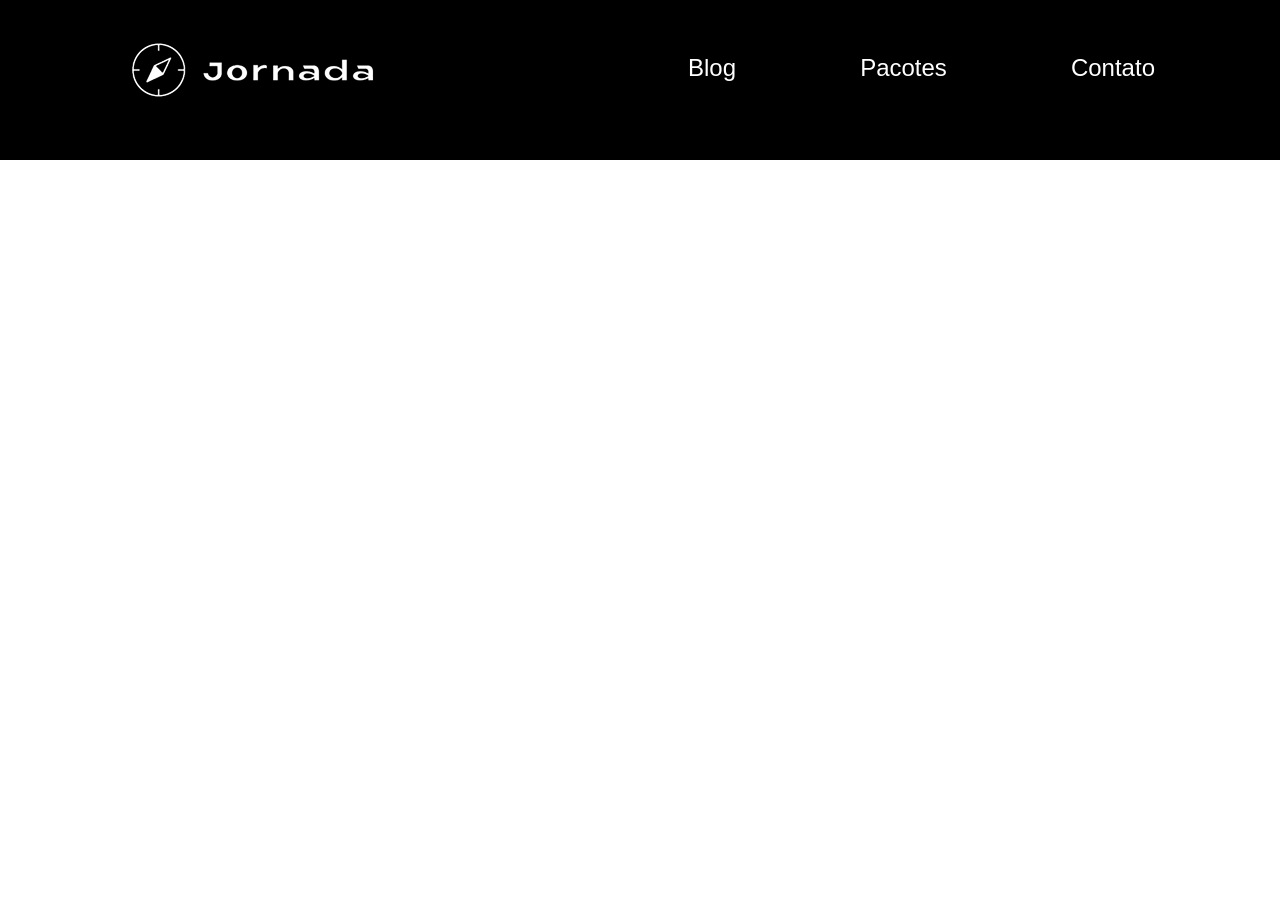
==== pacotes-de-viagens.html @ f4ccb168 "page/pacotes-de-viagens" ====
<!DOCTYPE html>
<html lang="pt-br ">

<head>
    <meta charset="UTF-8">
    <meta name="viewport" content="width=device-width, initial-scale=1.0">
    <link rel="icon" href="favico.png">
    <link rel="stylesheet" href="css/styles.css" />
    <title>Pacotes de viagem</title>
</head>
<header class="main-header">
    <a class="logo" href="index.html" title="voltar para a página inicial">
        <img class="logo-mobile" src="icons/icon-bussola.png" alt="Bussola do logo jornada viagens na cor branca" />

        <img class="logo-desktop" src="img/Logo-bussola-texto.png" alt="Logo jornada viagens na cor branca" />
    </a>
    <div class="navegation-menu">
        <img src="icons/menu.png" alt="menu" />
        <nav>
            <ul class="navegation-link">
                <li>
                    <a href="blog.html" target="_blank" title="Acessar blog">Blog</a>
                </li>
                <li>
                    <a href="pacotes.html" target="_blank" title="Acessar pacotes de viagem">Pacotes</a>
                </li>
                <li>
                    <a href="contato.html" target="_blank" title="Acessar contato">Contato</a>
                </li>
            </ul>
        </nav>
    </div>
</header>

<body>

</body>

</html>
---- css/styles.css ----
@import url(global.css);
@import url(header.css);
@import url(hero.css);
@import url(offers.css);
@import url(categories.css);
@import url(destinations.css);
@import url(payment.css);
@import url(testimonials.css);
@import url(footer.css);
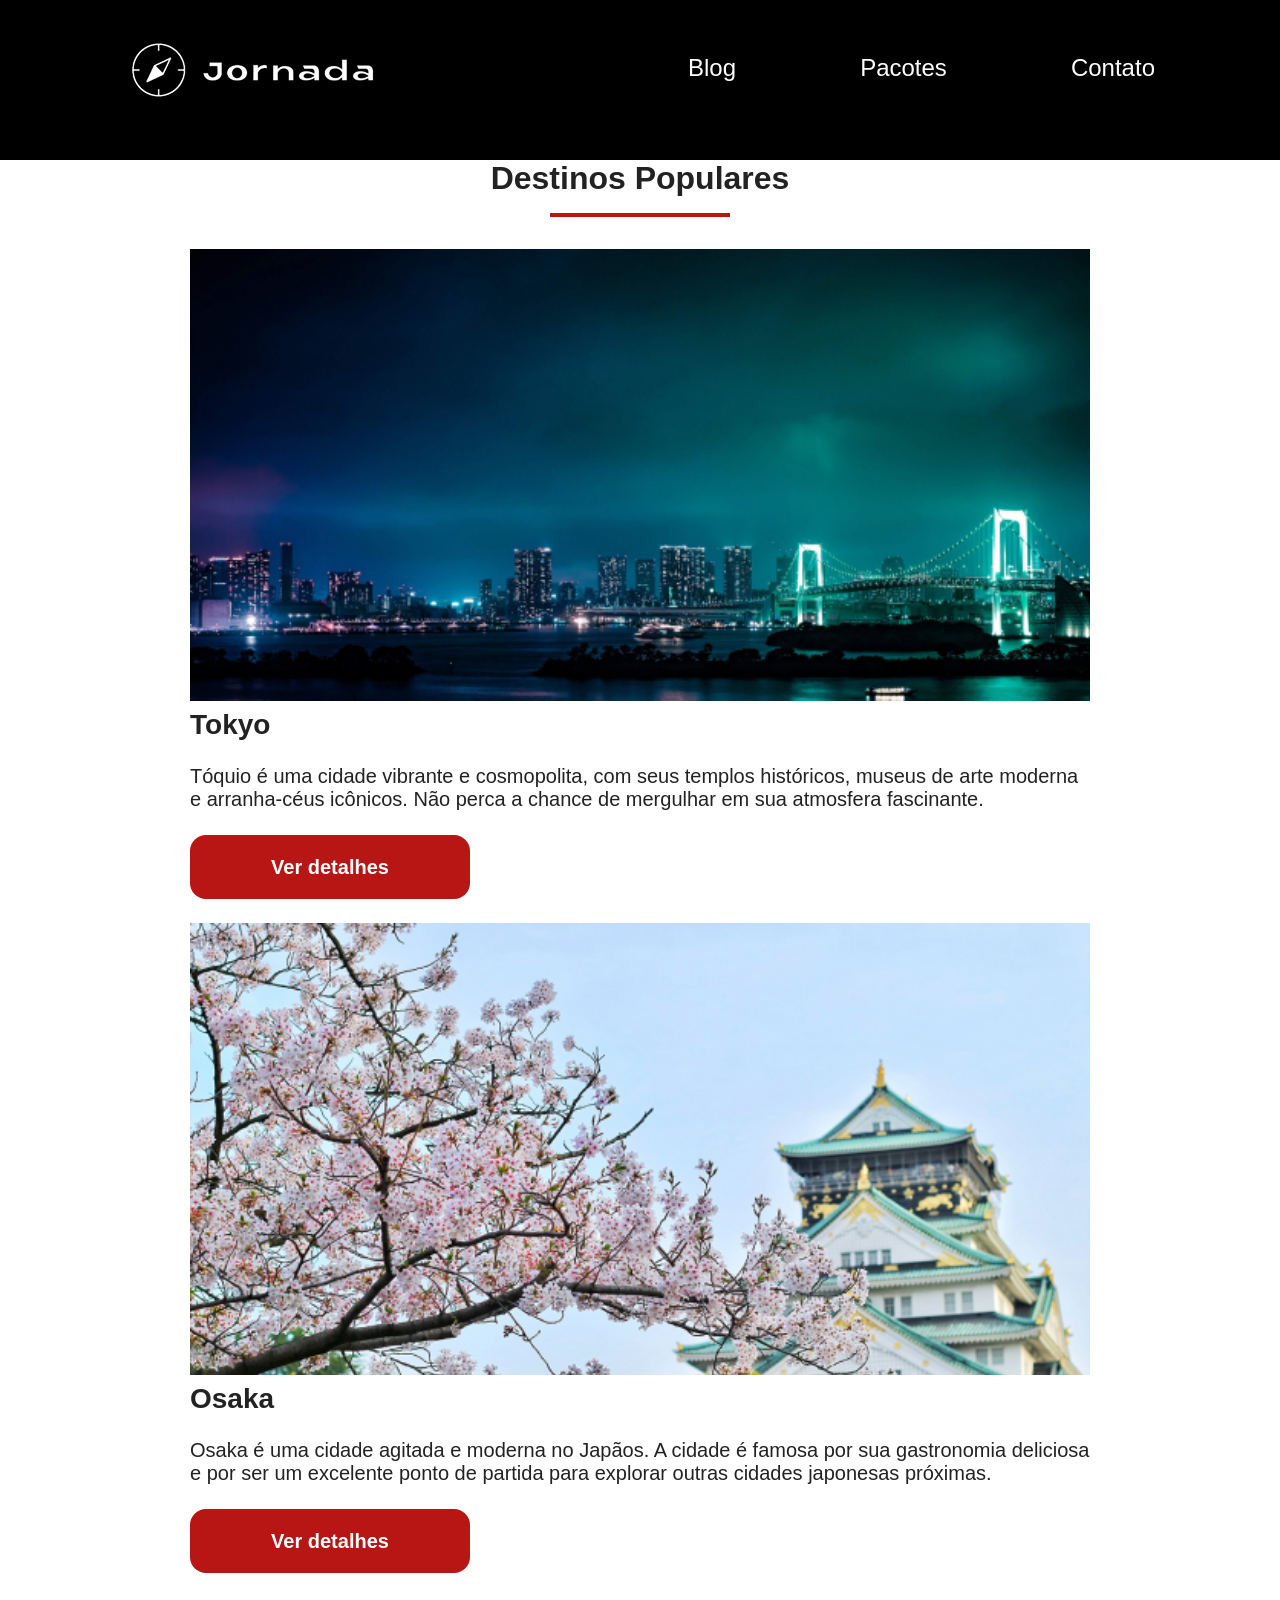
==== commit 87ef712f: "destinations" ====
--- a/pacotes-de-viagens.html
+++ b/pacotes-de-viagens.html
@@ -31,7 +31,40 @@
         </nav>
     </div>
 </header>
+<section class="destinations">
+        <div class="section-title">
+            <h2>Destinos Populares</h2>
+            <hr />
+        </div>
+        <div class="destinations-cards">
+            <article class="card tokyo">
+                <header>
+                    <div class="img-card"></div>
+                    <h3>Tokyo</h3>
+                </header>
+                <p>Tóquio é uma cidade vibrante e cosmopolita, com seus templos históricos, museus de arte
+                    moderna e arranha-céus icônicos. Não perca a chance de mergulhar em sua atmosfera
+                    fascinante.</p>
+                <footer>
+                    <a href="#" class="button" target="_blank" title="Veja mais detalhes do destino Tokyo">Ver
+                        detalhes</a>
+                </footer>
+            </article>
 
+            <article class="card osaka">
+                <header>
+                    <div class="img-card"></div>
+                    <h3>Osaka</h3>
+                </header>
+                <p>Osaka é uma cidade agitada e moderna no Japãos. A cidade é famosa por sua gastronomia deliciosa e por
+                    ser um excelente ponto de partida para explorar outras cidades japonesas próximas.</p>
+                <footer>
+                    <a href="#" class="button" target="_blank" title="Veja mais detalhes do destino Osaka">Ver
+                        detalhes</a>
+                </footer>
+            </article>
+        </div>
+    </section>
 <body>
 
 </body>
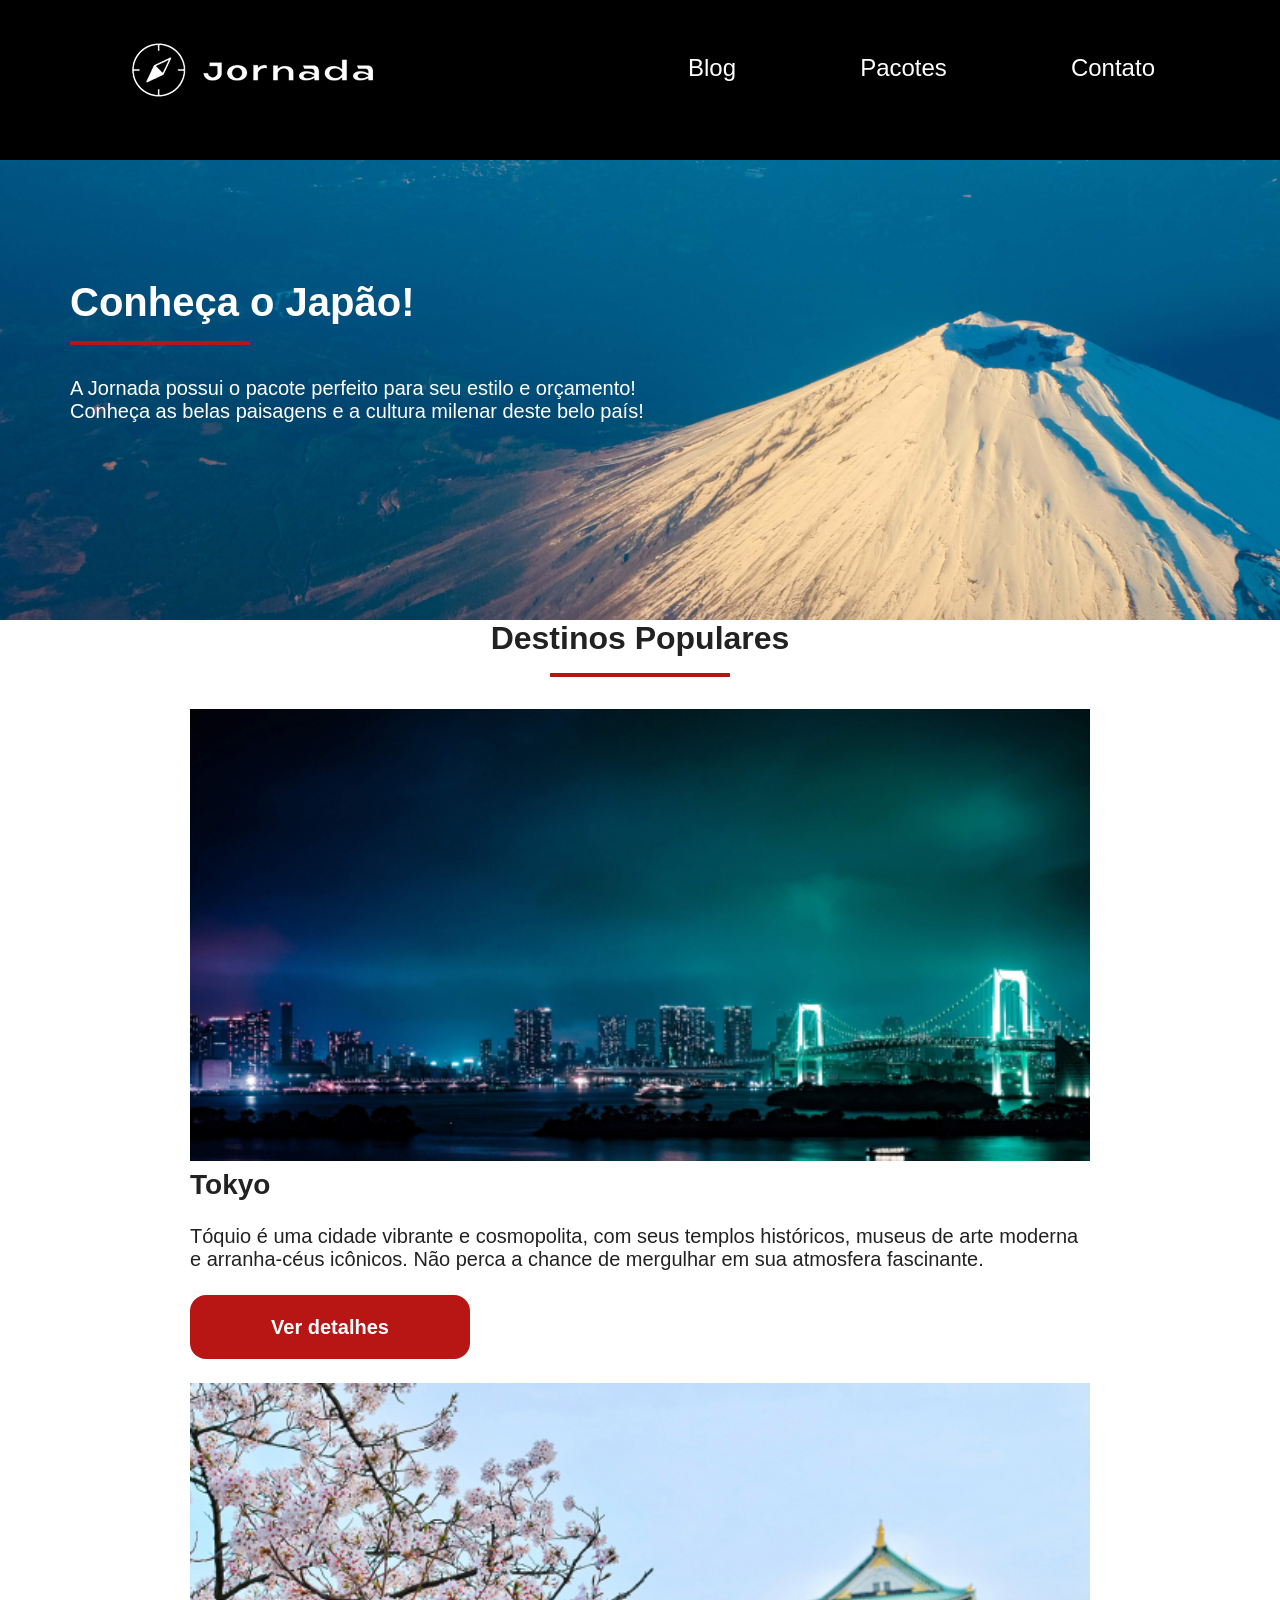
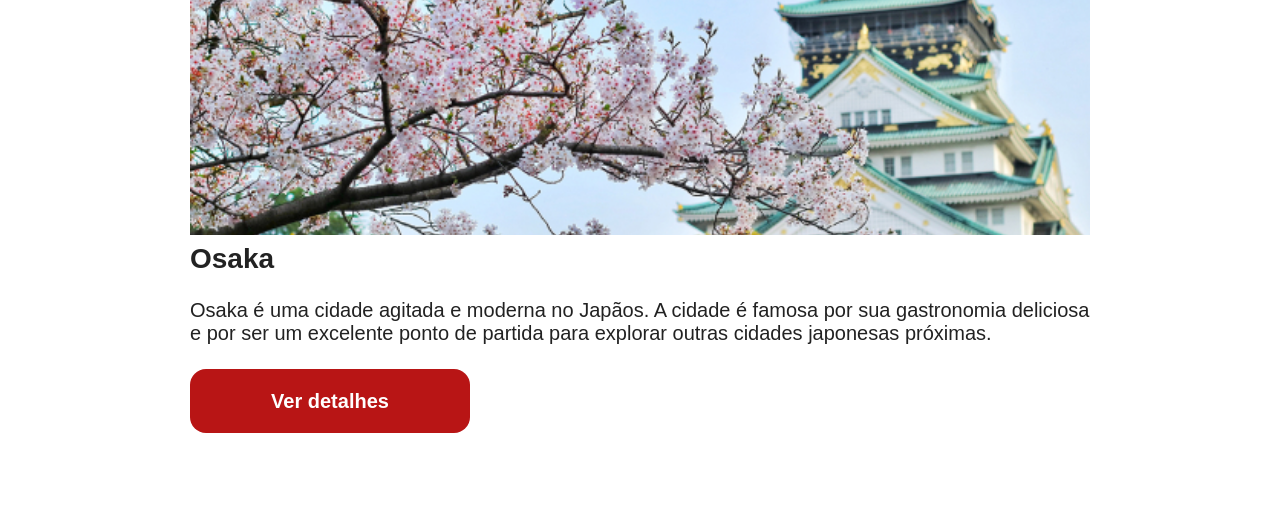
==== commit 0af613a5: "add section hero" ====
--- a/pacotes-de-viagens.html
+++ b/pacotes-de-viagens.html
@@ -31,7 +31,21 @@
         </nav>
     </div>
 </header>
-<section class="destinations">
+
+<body>
+    <section class="travel-packages hero">
+        <div class="hero-img">
+            <div class="hero-content">
+                <h1>Conheça o Japão!</h1>
+                <hr />
+                <p>
+                    A Jornada possui o pacote perfeito para seu estilo e orçamento!
+                    Conheça as belas paisagens e a cultura milenar deste belo país!
+                </p>
+            </div>
+        </div>
+    </section>
+    <section class="destinations">
         <div class="section-title">
             <h2>Destinos Populares</h2>
             <hr />
@@ -65,8 +79,6 @@
             </article>
         </div>
     </section>
-<body>
-
 </body>
 
 </html>
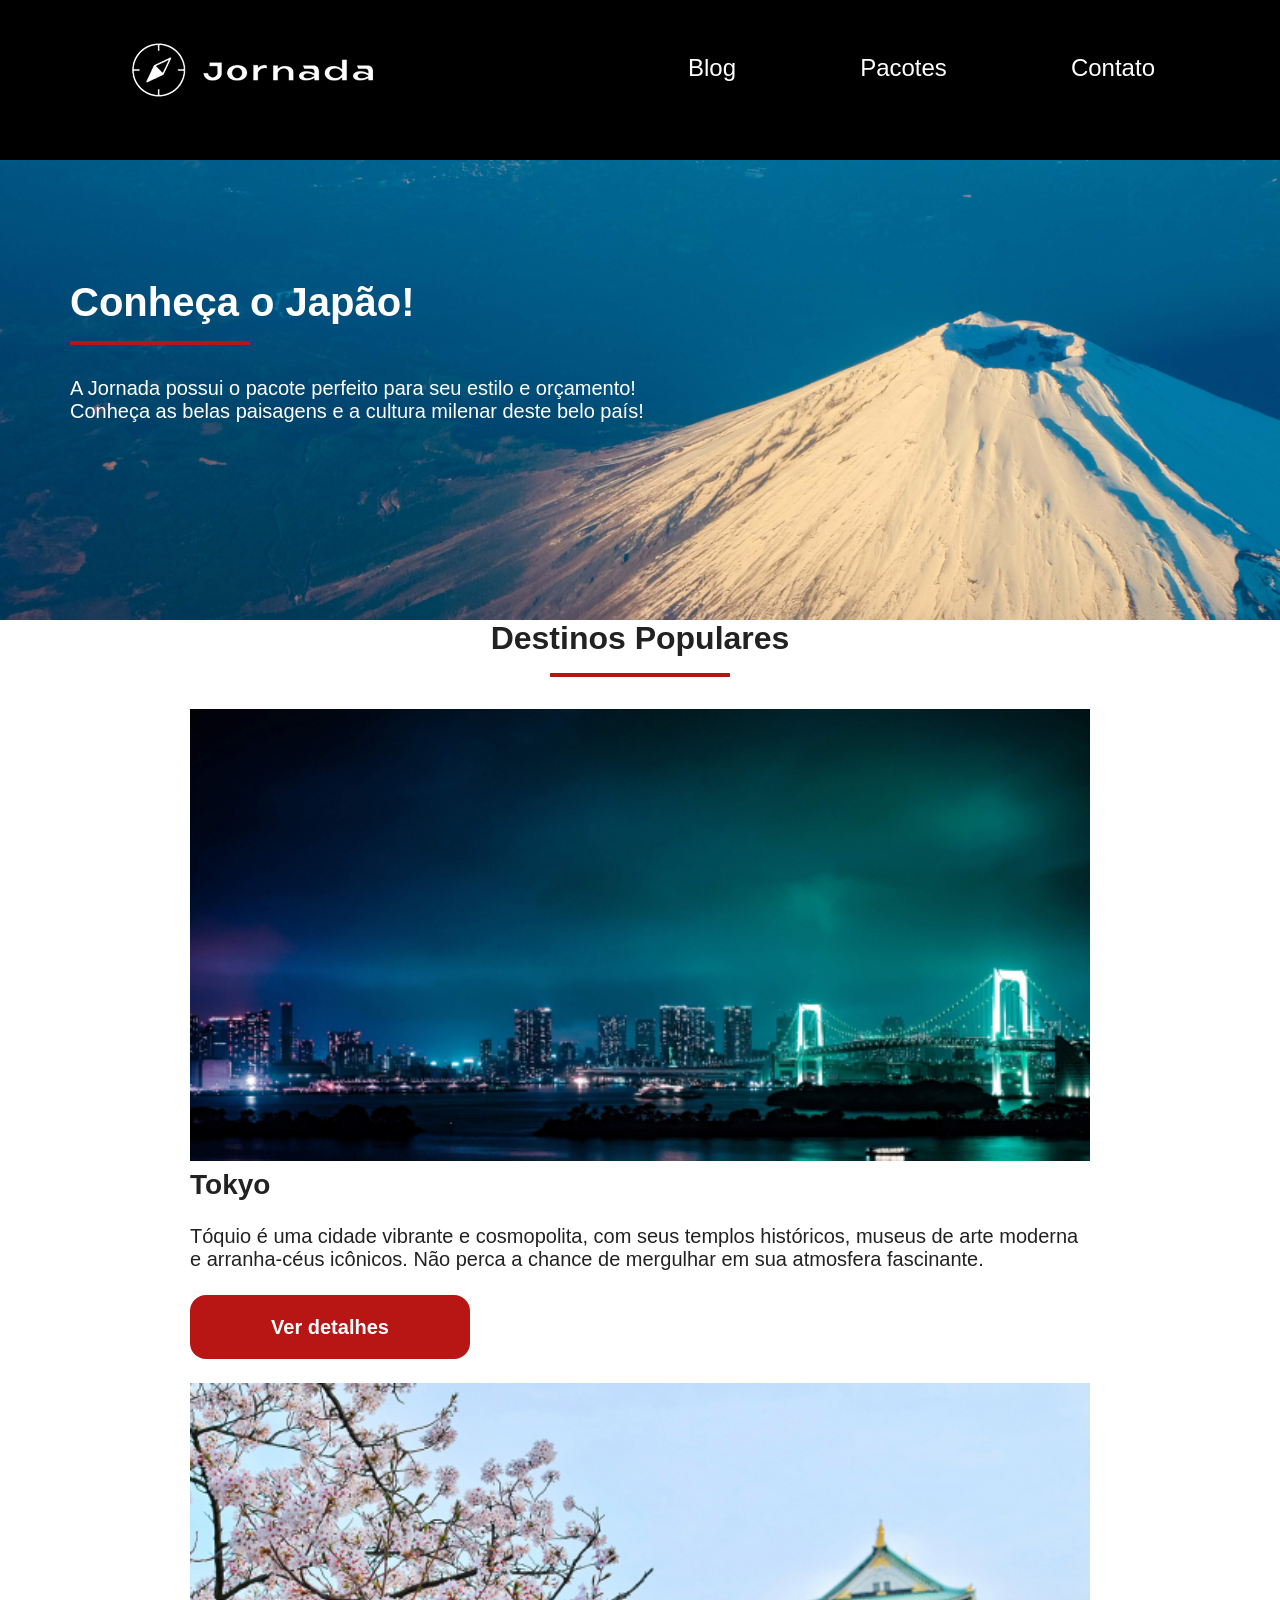
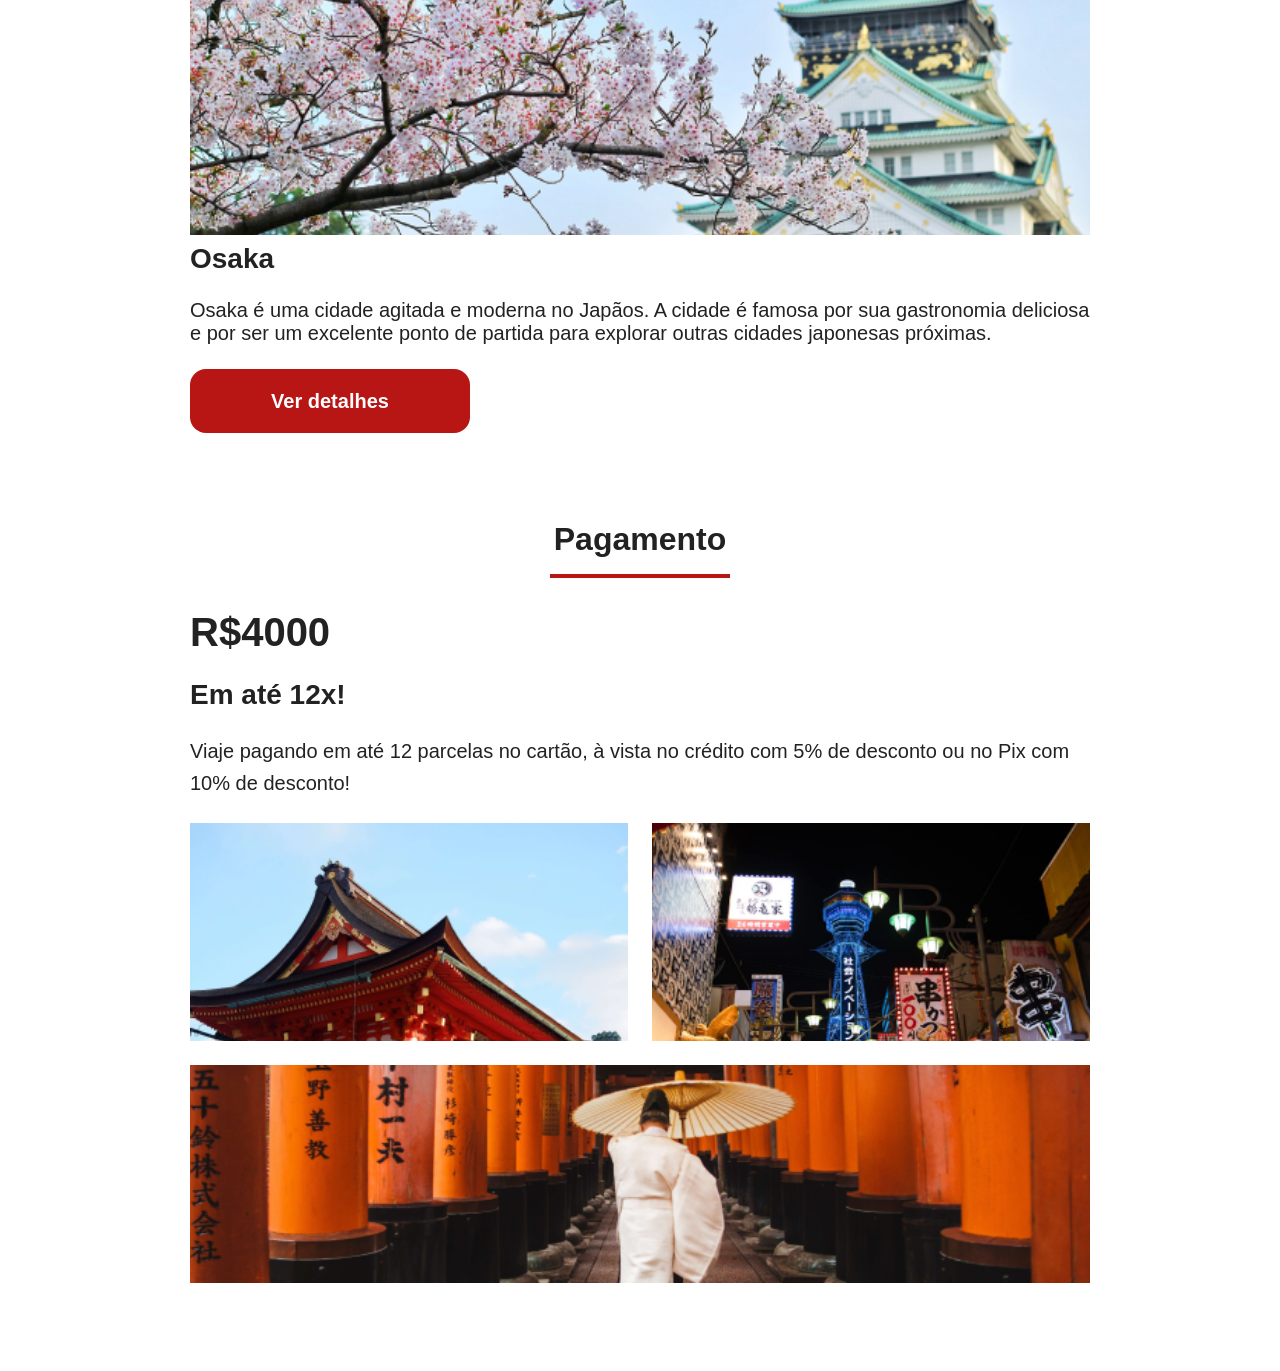
==== commit 88ee544f: "add section payments" ====
--- a/pacotes-de-viagens.html
+++ b/pacotes-de-viagens.html
@@ -79,6 +79,25 @@
             </article>
         </div>
     </section>
+    <section class="travel-packages payments">
+        <div class="section-title">
+            <h2>Pagamento</h2>
+            <hr />
+        </div>
+        <div class="content-container">
+            <div class="text-content">
+                <h3 class="content-title">R$4000</h3>
+                <h4>Em até 12x!</h4>
+                <p class="content-text">Viaje pagando em até 12 parcelas no cartão, à vista no crédito com 5% de
+                    desconto ou no Pix com 10% de desconto! </p>
+            </div>
+            <div class="image-gallery">
+                <div class="image first"></div>
+                <div class="image second"></div>
+                <div class="image third colspan-2"></div>
+            </div>
+        </div>
+    </section>
 </body>
 
 </html>
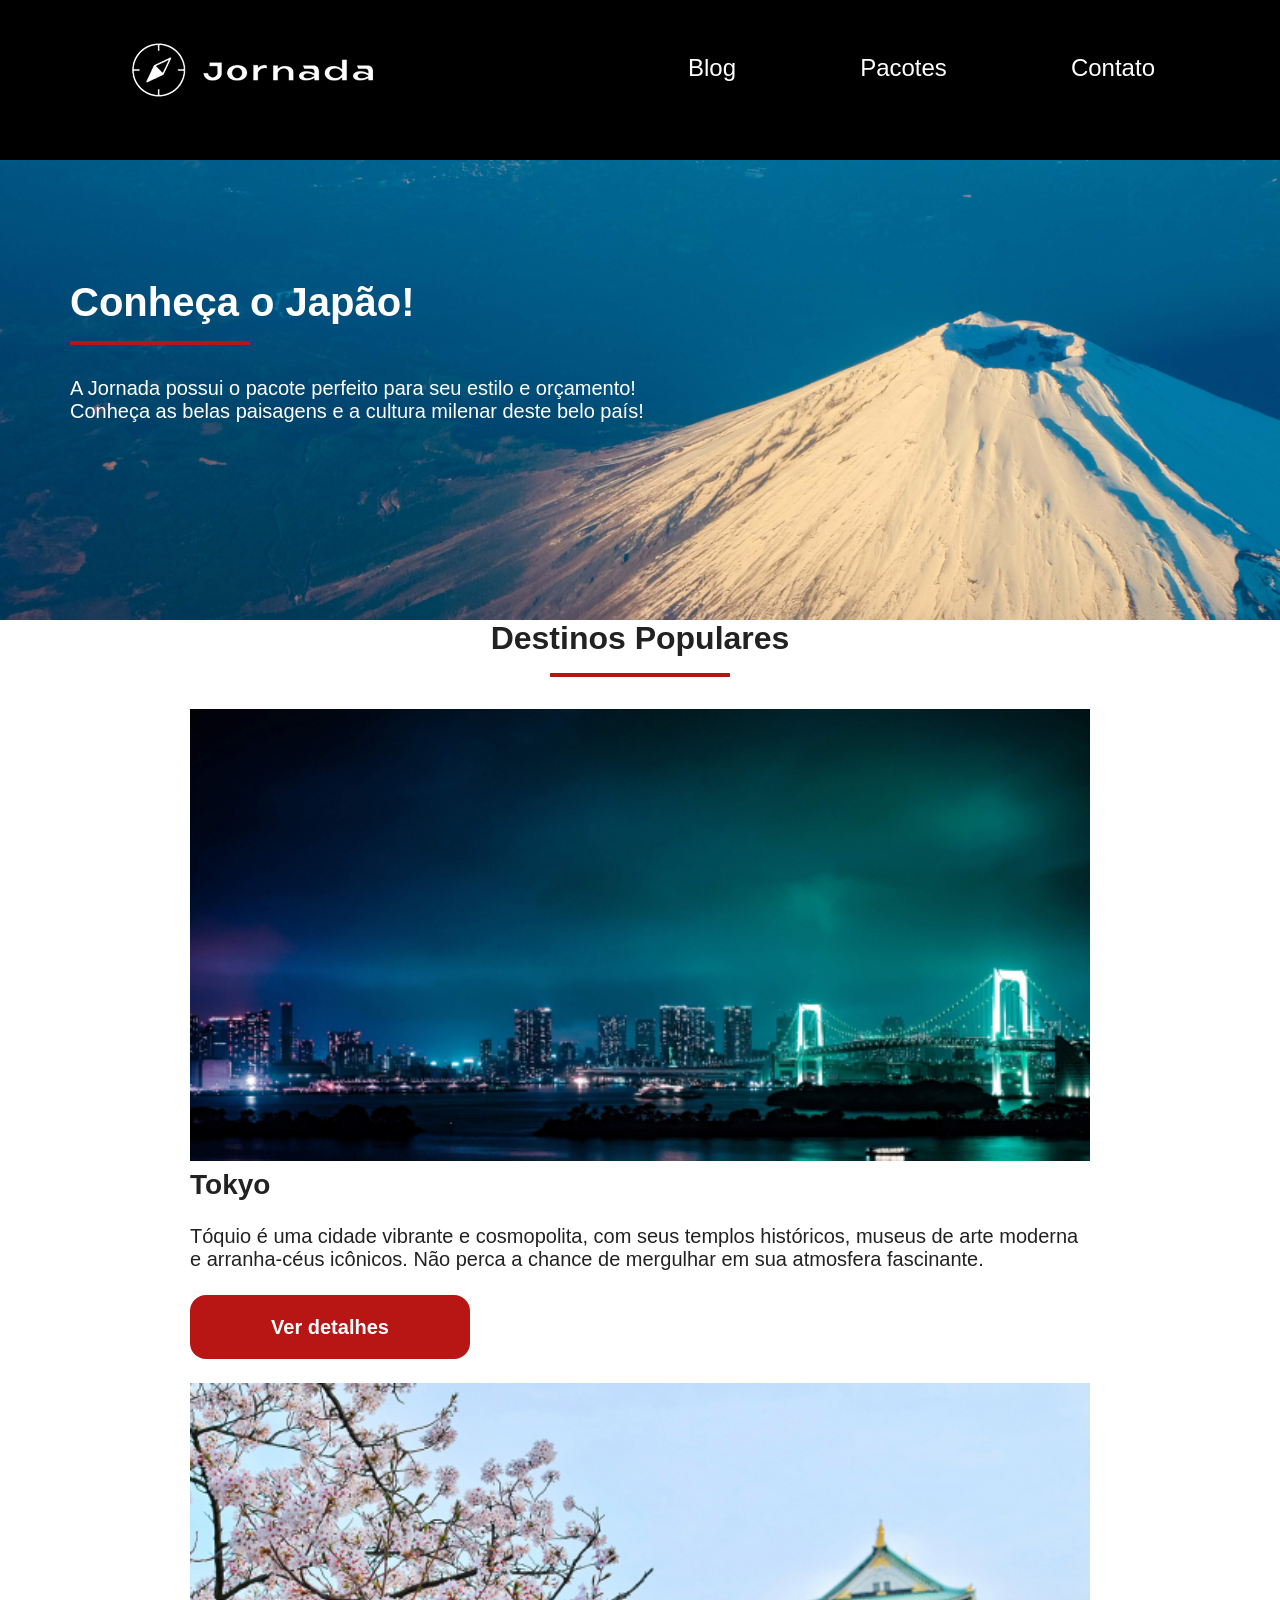
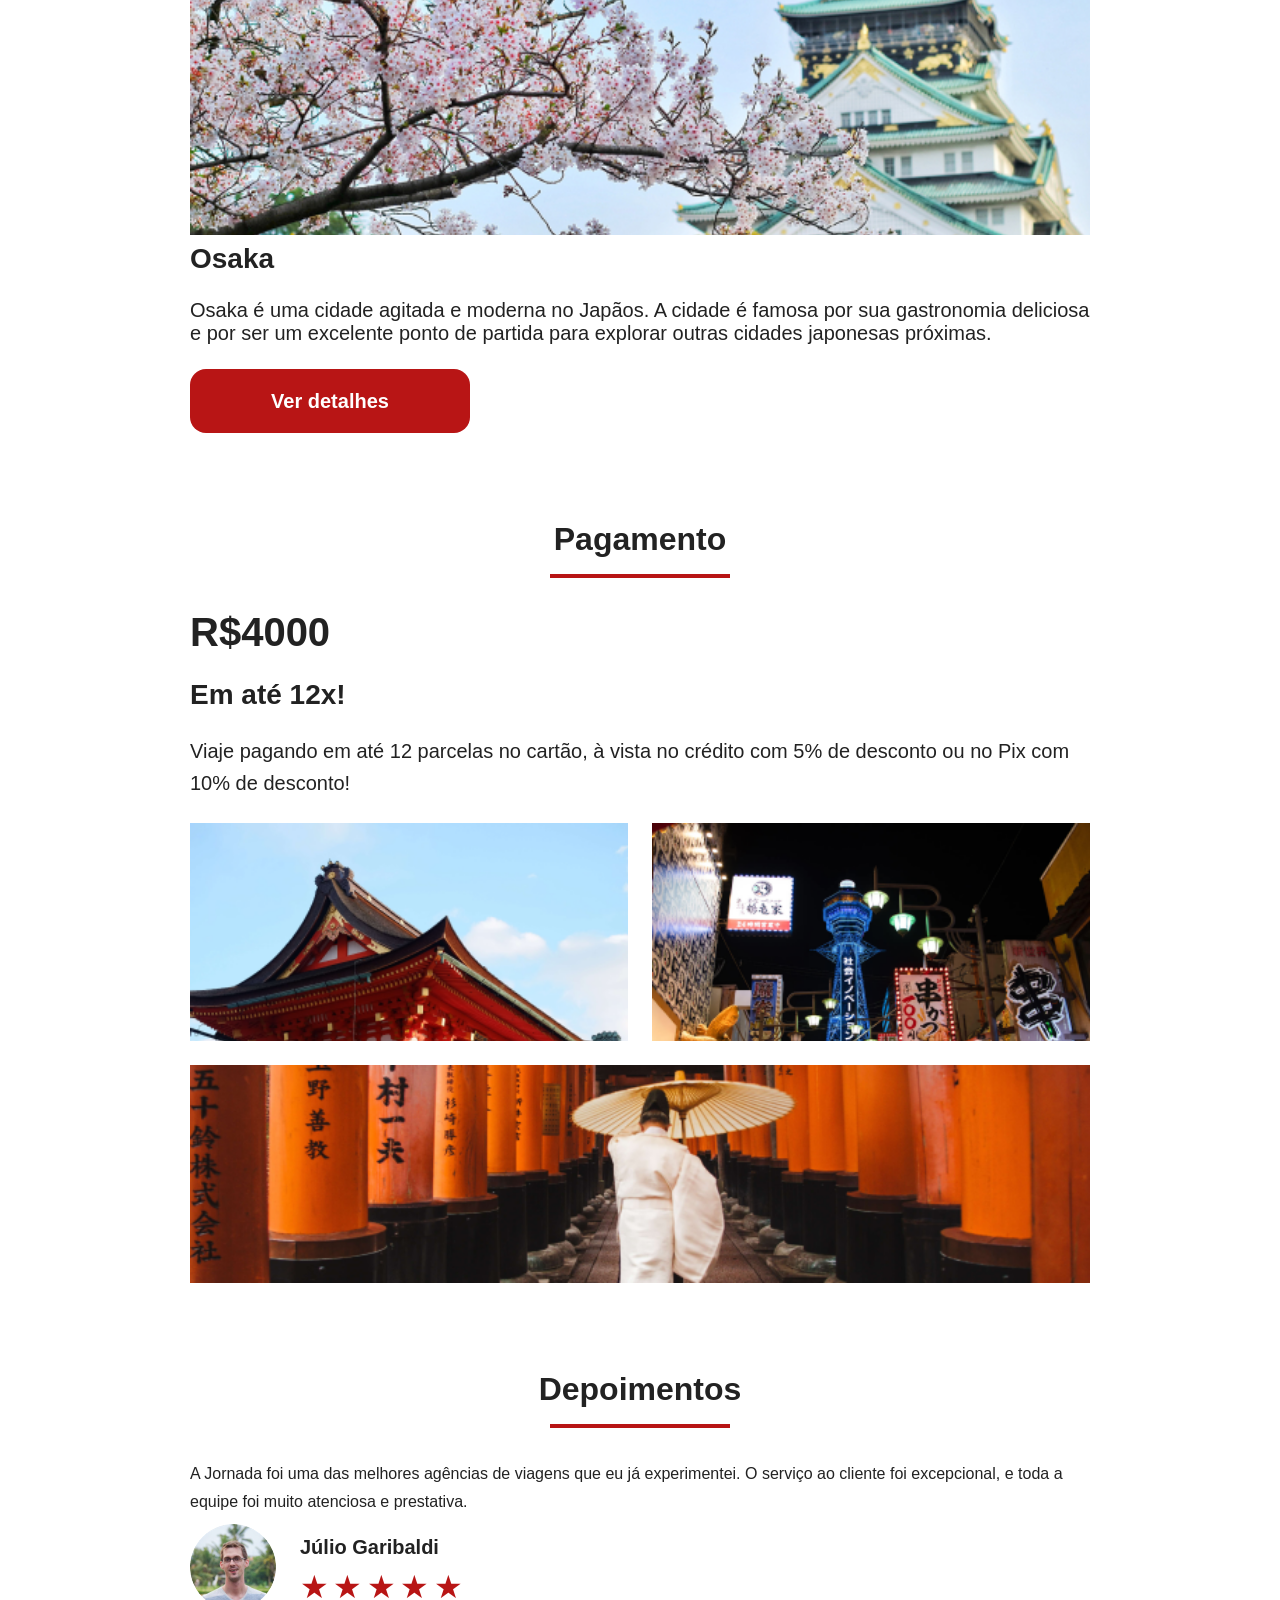
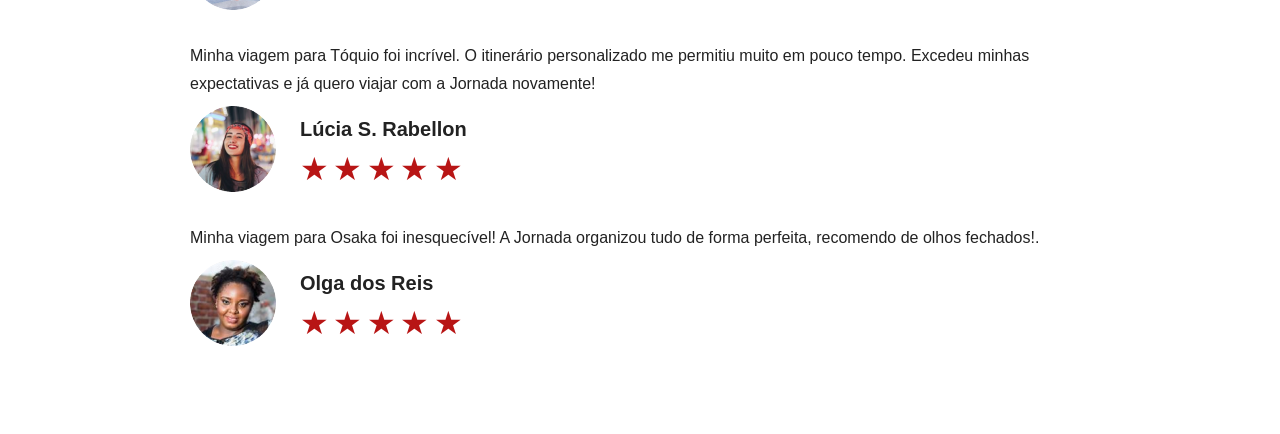
==== commit 31ef34f1: "add testimonials" ====
--- a/pacotes-de-viagens.html
+++ b/pacotes-de-viagens.html
@@ -98,6 +98,71 @@
             </div>
         </div>
     </section>
+    <section class="travel-packages testimonials">
+        <div class="section-title">
+            <h2>Depoimentos</h2>
+            <hr />
+        </div>
+        <div class="testimonial-container">
+            <article>
+                <header>
+                    <p>A Jornada foi uma das melhores agências de viagens que eu já experimentei. O serviço ao cliente
+                        foi excepcional, e toda a equipe foi muito atenciosa e prestativa.</p>
+                </header>
+                <footer>
+                    <img src="./img/travel-packages/testimonials-profile1.png" alt="Foto perfil Talita Villas Boas">
+                    <div class="profile-content">
+                        <h3>Júlio Garibaldi</h3>
+                        <div class="rating">
+                            <span class="star">★</span>
+                            <span class="star">★</span>
+                            <span class="star">★</span>
+                            <span class="star">★</span>
+                            <span class="star">★</span>
+                        </div>
+                    </div>
+                </footer>
+            </article>
+            <article>
+                <header>
+                    <p>Minha viagem para Tóquio foi incrível. O itinerário personalizado me permitiu muito em pouco
+                        tempo. Excedeu minhas expectativas e já quero viajar com a Jornada novamente!</p>
+                </header>
+                <footer>
+                    <img src="./img/travel-packages/testimonials-profile2.png" alt="Foto perfil Amari Salin">
+                    <div class="profile-content">
+                        <h3>Lúcia S. Rabellon</h3>
+                        <div class="rating">
+                            <span class="star">★</span>
+                            <span class="star">★</span>
+                            <span class="star">★</span>
+                            <span class="star">★</span>
+                            <span class="star">★</span>
+                        </div>
+                    </div>
+                </footer>
+            </article>
+            <article>
+                <header>
+                    <p>Minha viagem para Osaka foi inesquecível! A Jornada organizou tudo de forma perfeita, recomendo
+                        de olhos fechados!.</p>
+                </header>
+                <footer>
+                    <img src="./img/travel-packages/testimonials-profile3.png" alt="Foto perfil Lauro B. Matos">
+                    <div class="profile-content">
+                        <h3>Olga dos Reis</h3>
+                        <div class="rating">
+                            <span class="star">★</span>
+                            <span class="star">★</span>
+                            <span class="star">★</span>
+                            <span class="star">★</span>
+                            <span class="star">★</span>
+                        </div>
+                    </div>
+                </footer>
+            </article>
+        </div>
+    </section>
 </body>
 
 </html>
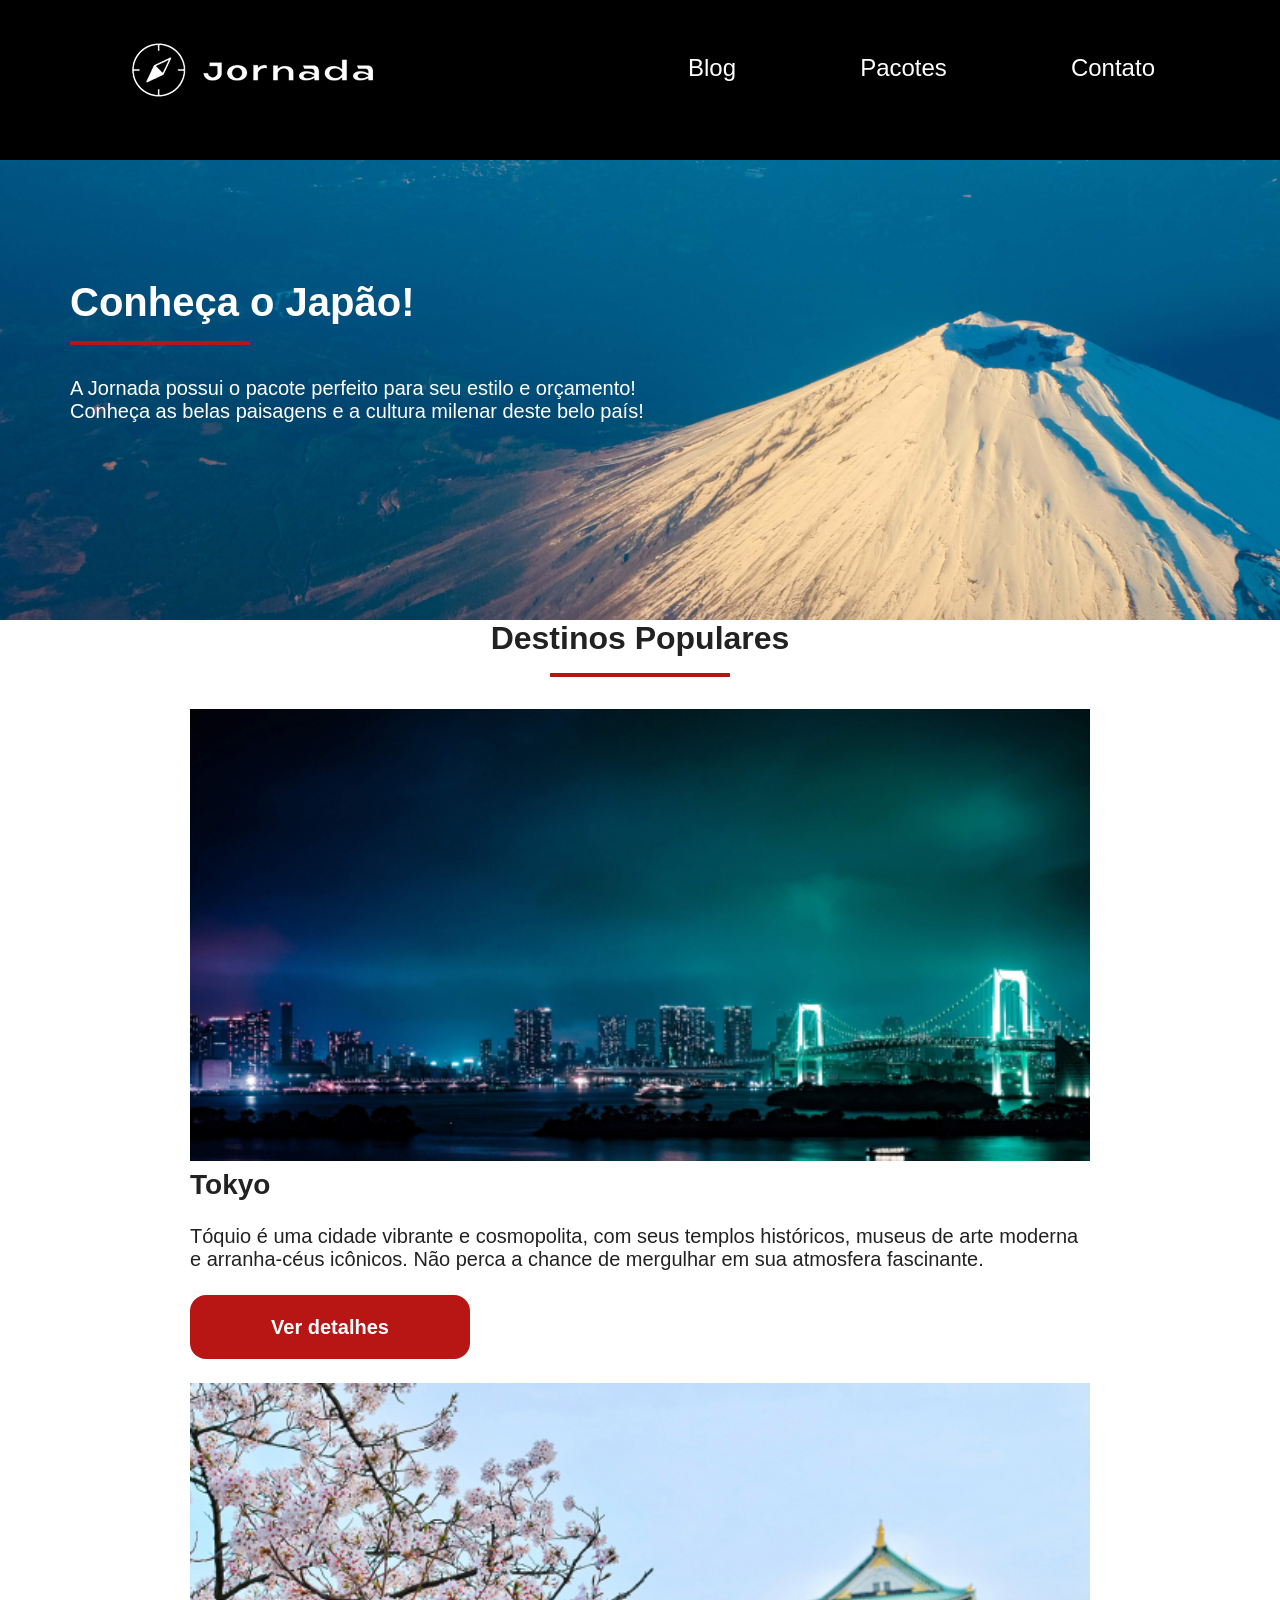
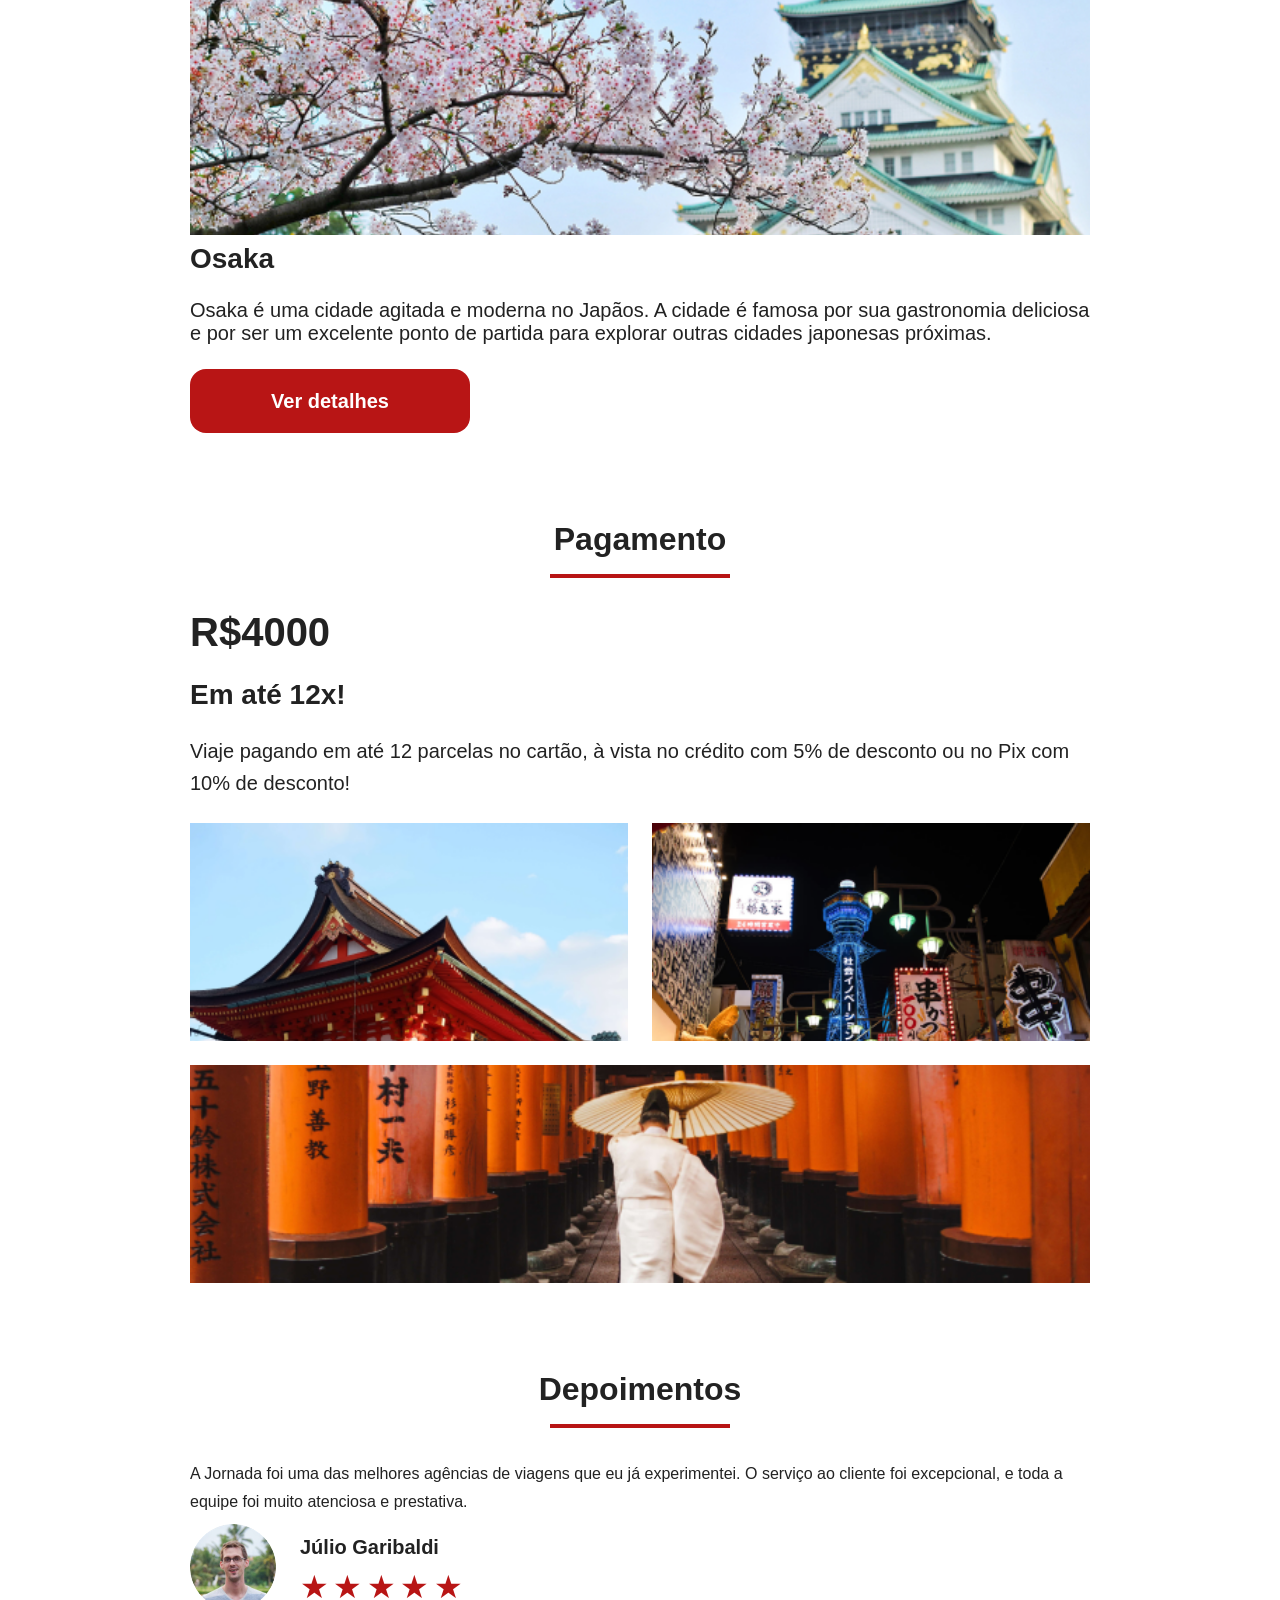
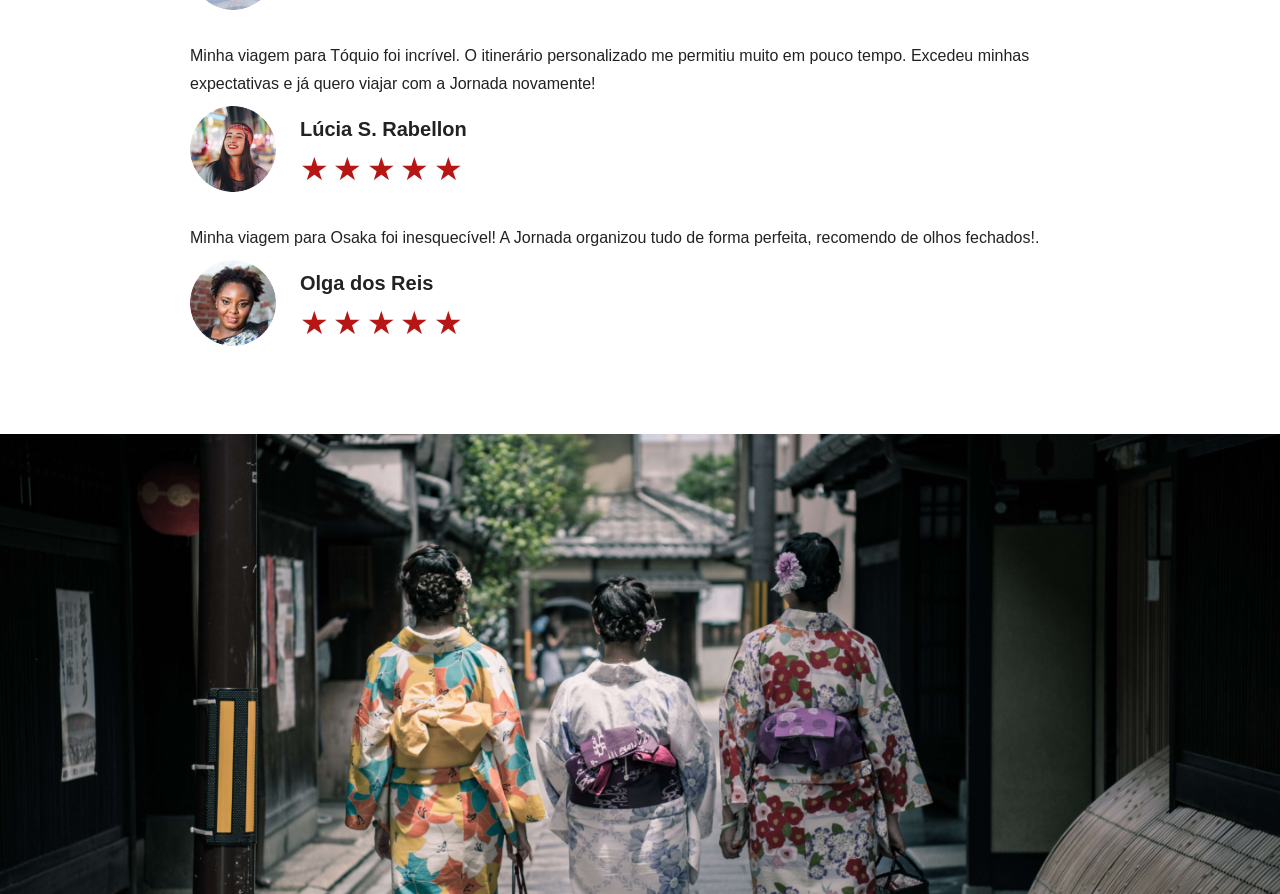
==== commit 61ad4b24: "Merge pull request #16 from LauraGavira3/pacotes/bottom-hero add bottom-hero" ====
--- a/pacotes-de-viagens.html
+++ b/pacotes-de-viagens.html
@@ -163,6 +163,9 @@
             </article>
         </div>
     </section>
+    <section class="travel-packages bottom-hero">
+        <div class="hero-img"></div>
+    </section>
 </body>
 
 </html>
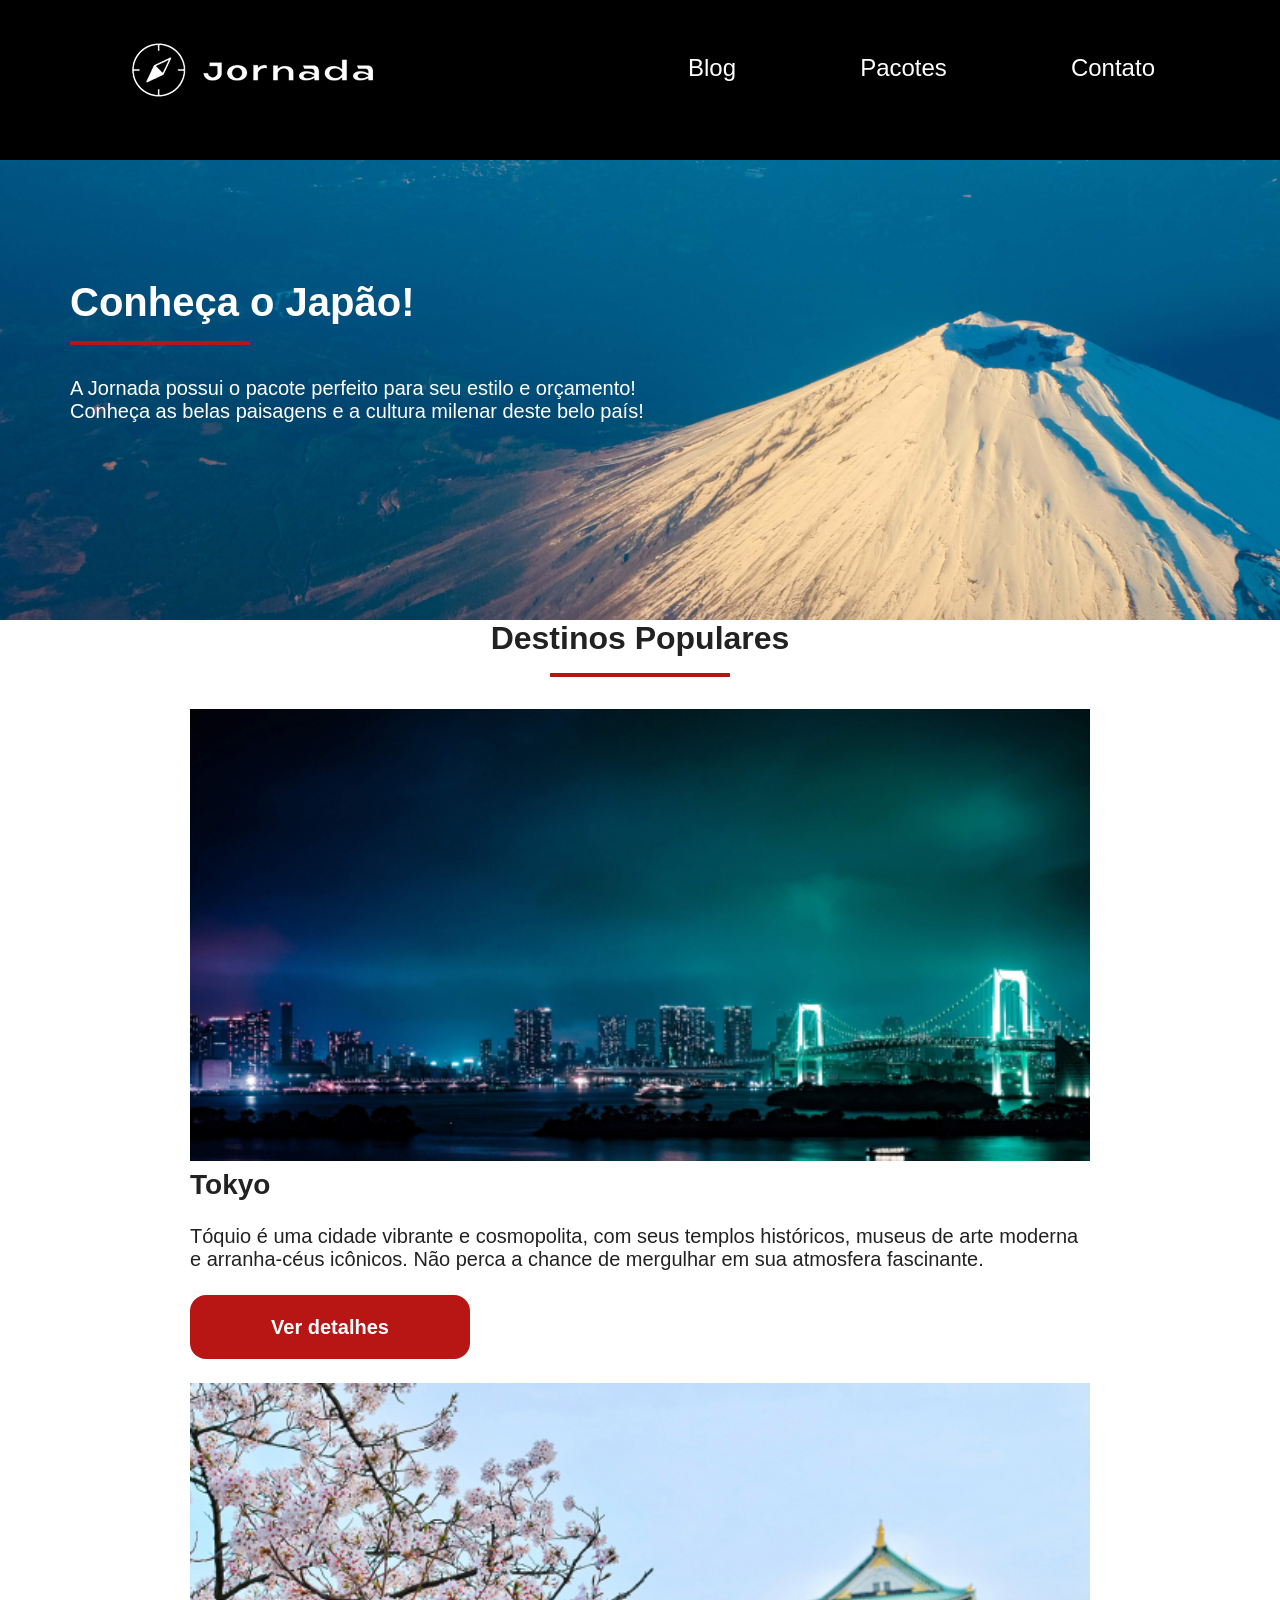
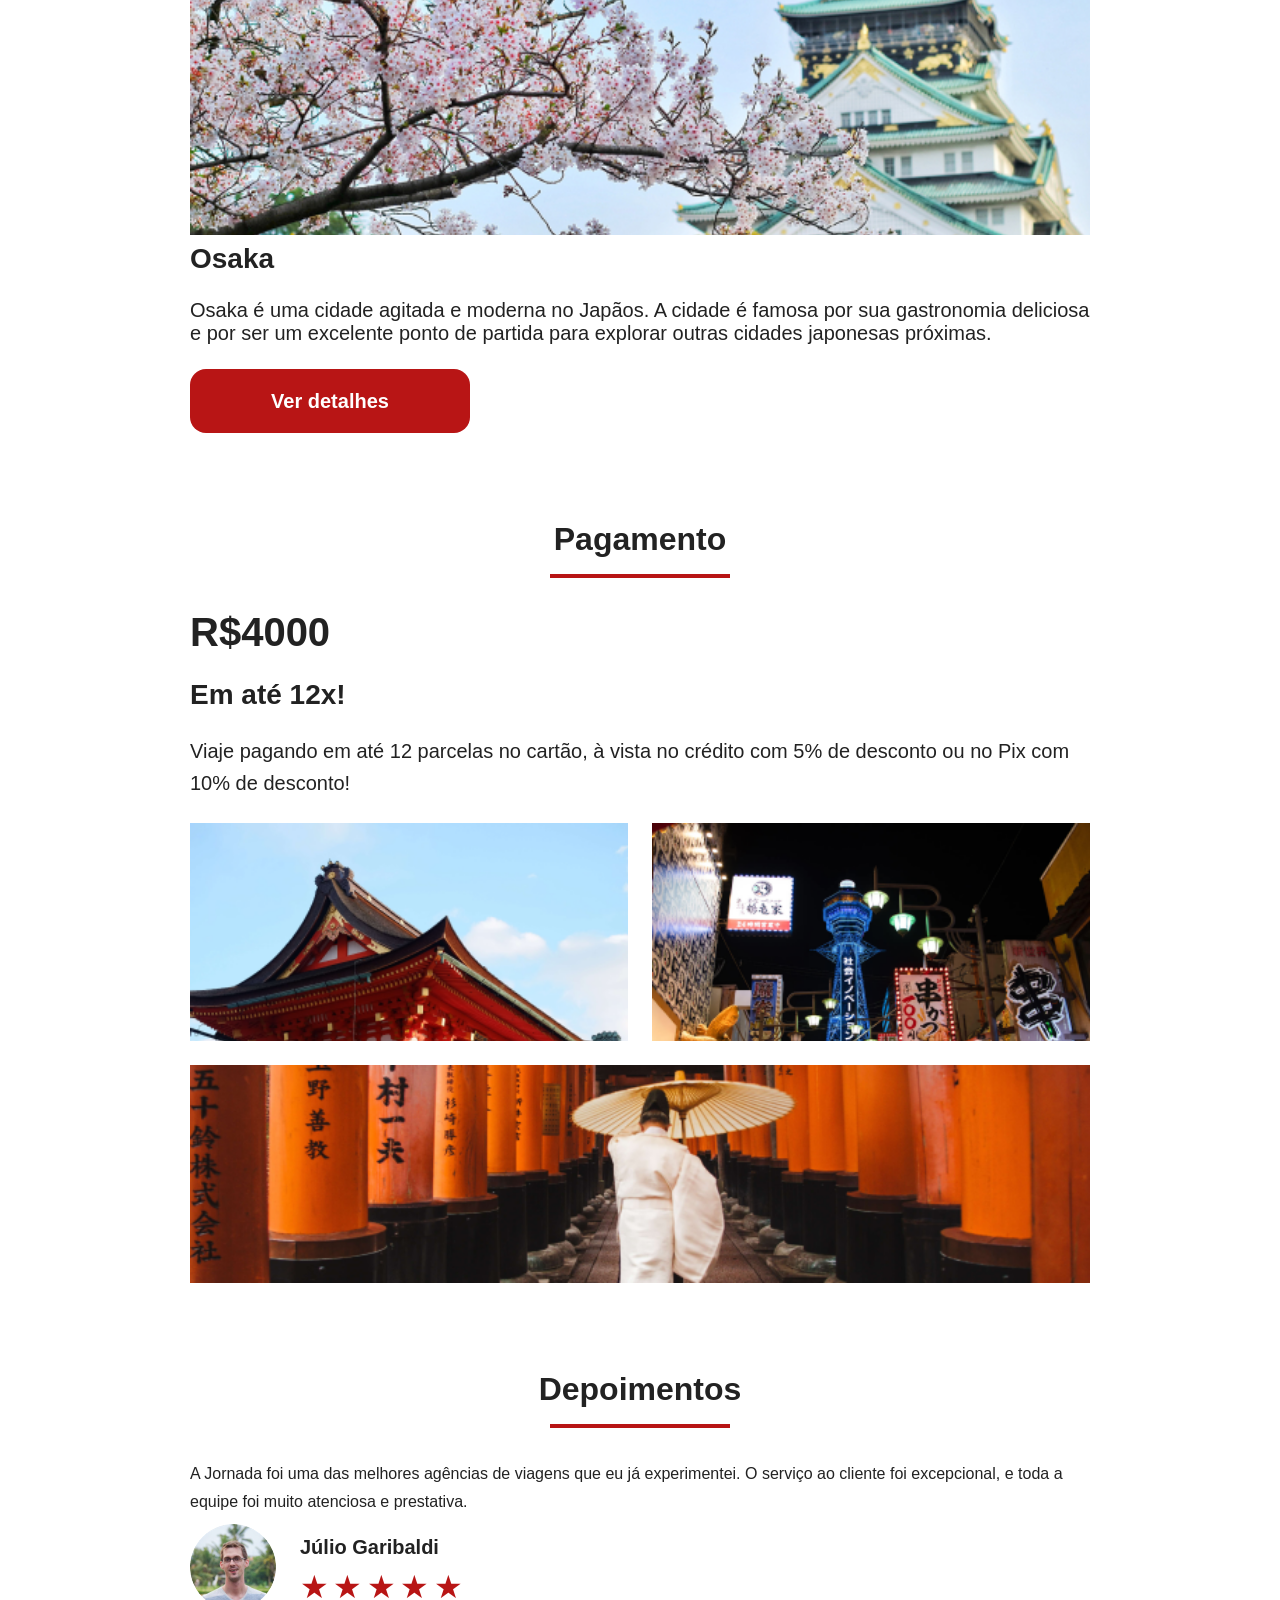
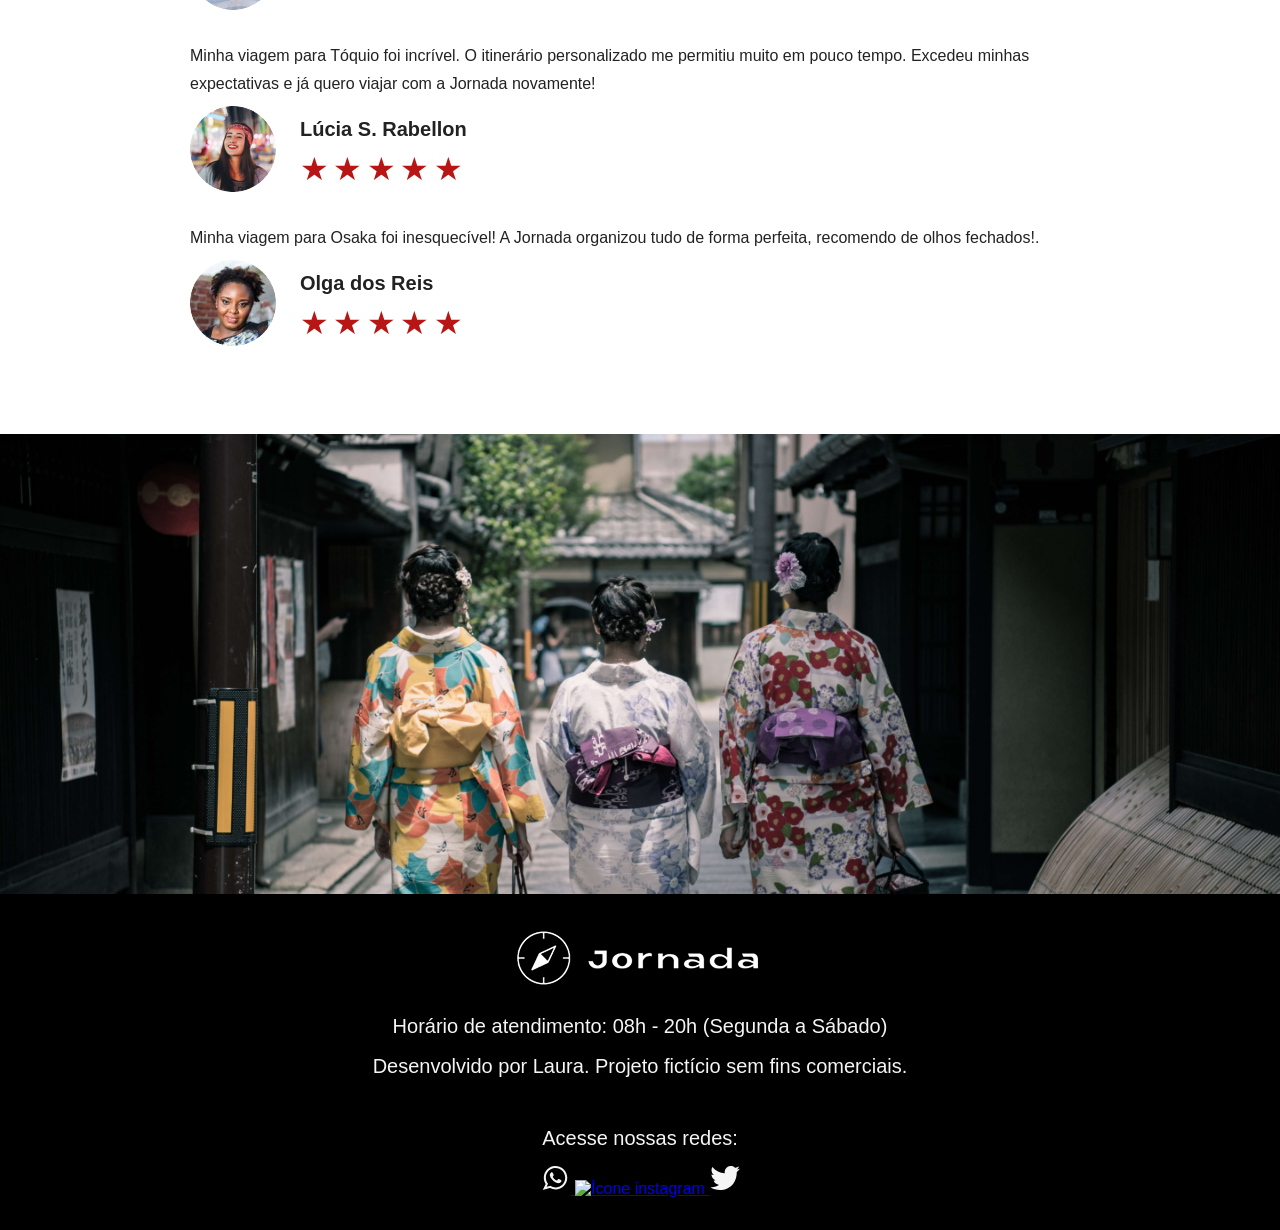
==== commit 10f653ba: "Merge pull request #17 from LauraGavira3/pacotes-footer finaliza footer" ====
--- a/pacotes-de-viagens.html
+++ b/pacotes-de-viagens.html
@@ -166,6 +166,25 @@
     <section class="travel-packages bottom-hero">
         <div class="hero-img"></div>
     </section>
+    <footer class="main-footer">
+        <div class="footer-content">
+            <img src="./img/Logo-bussola-texto.png" alt="Logo completo Jornada Viagens">
+            <p>Horário de atendimento: 08h - 20h (Segunda a Sábado)</p>
+            <p>Desenvolvido por Laura. Projeto fictício sem fins comerciais.</p>
+        </div>
+        <div class="footer-social">
+            <p>Acesse nossas redes:</p>
+            <a href="#" target="_blank" title="Acesse o Whatsapp do Jornada Viagens">
+                <img src="./icons/Whatsapp.svg" alt="Ícone Whatsapp">
+            </a>
+            <a href="#" target="_blank" title="Acesse o instagram do Jornada Viagens">
+                <img src="./icons/Instagram.svg" alt="Ícone instagram">
+            </a>
+            <a href="#" target="_blank" title="Acesse o Twitter do Jornada Viagens">
+                <img src="./icons/Twitter.svg" alt="Ícone Twitter">
+            </a>
+        </div>
+    </footer>
 </body>
 
 </html>
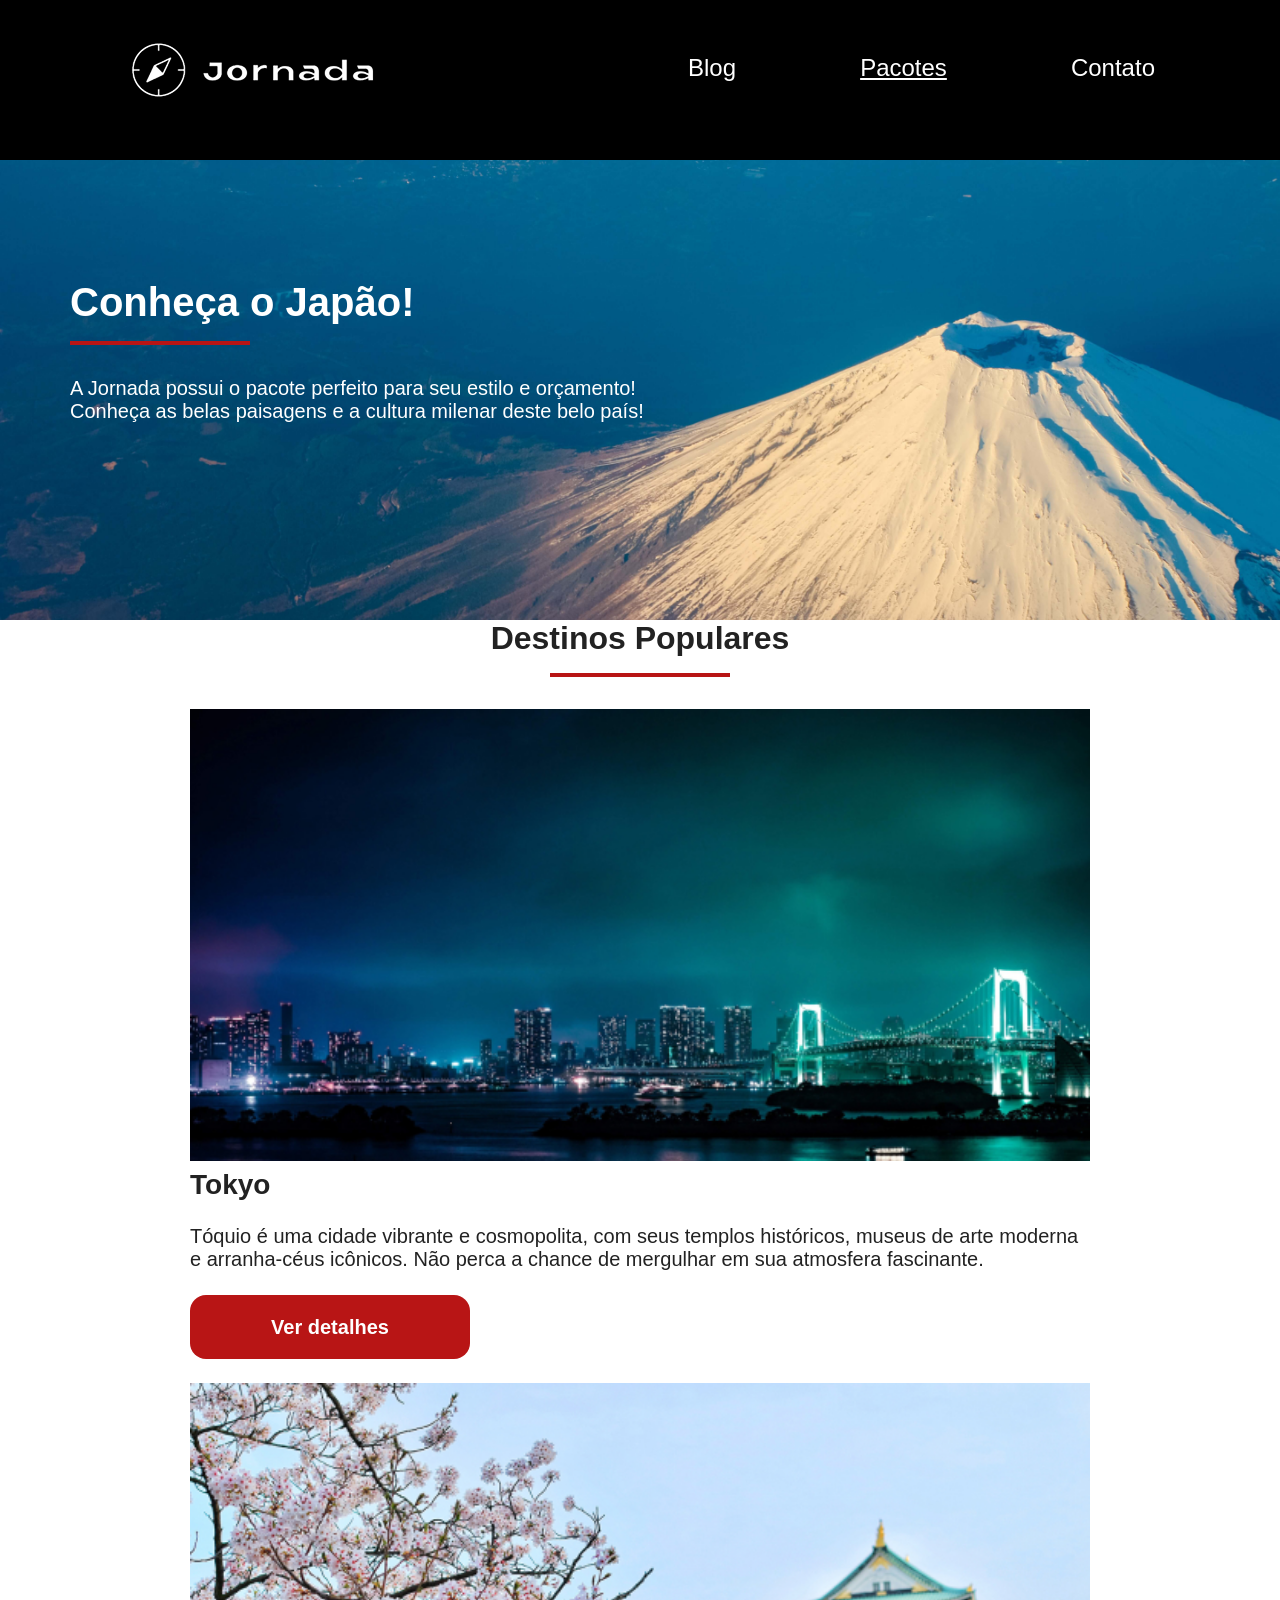
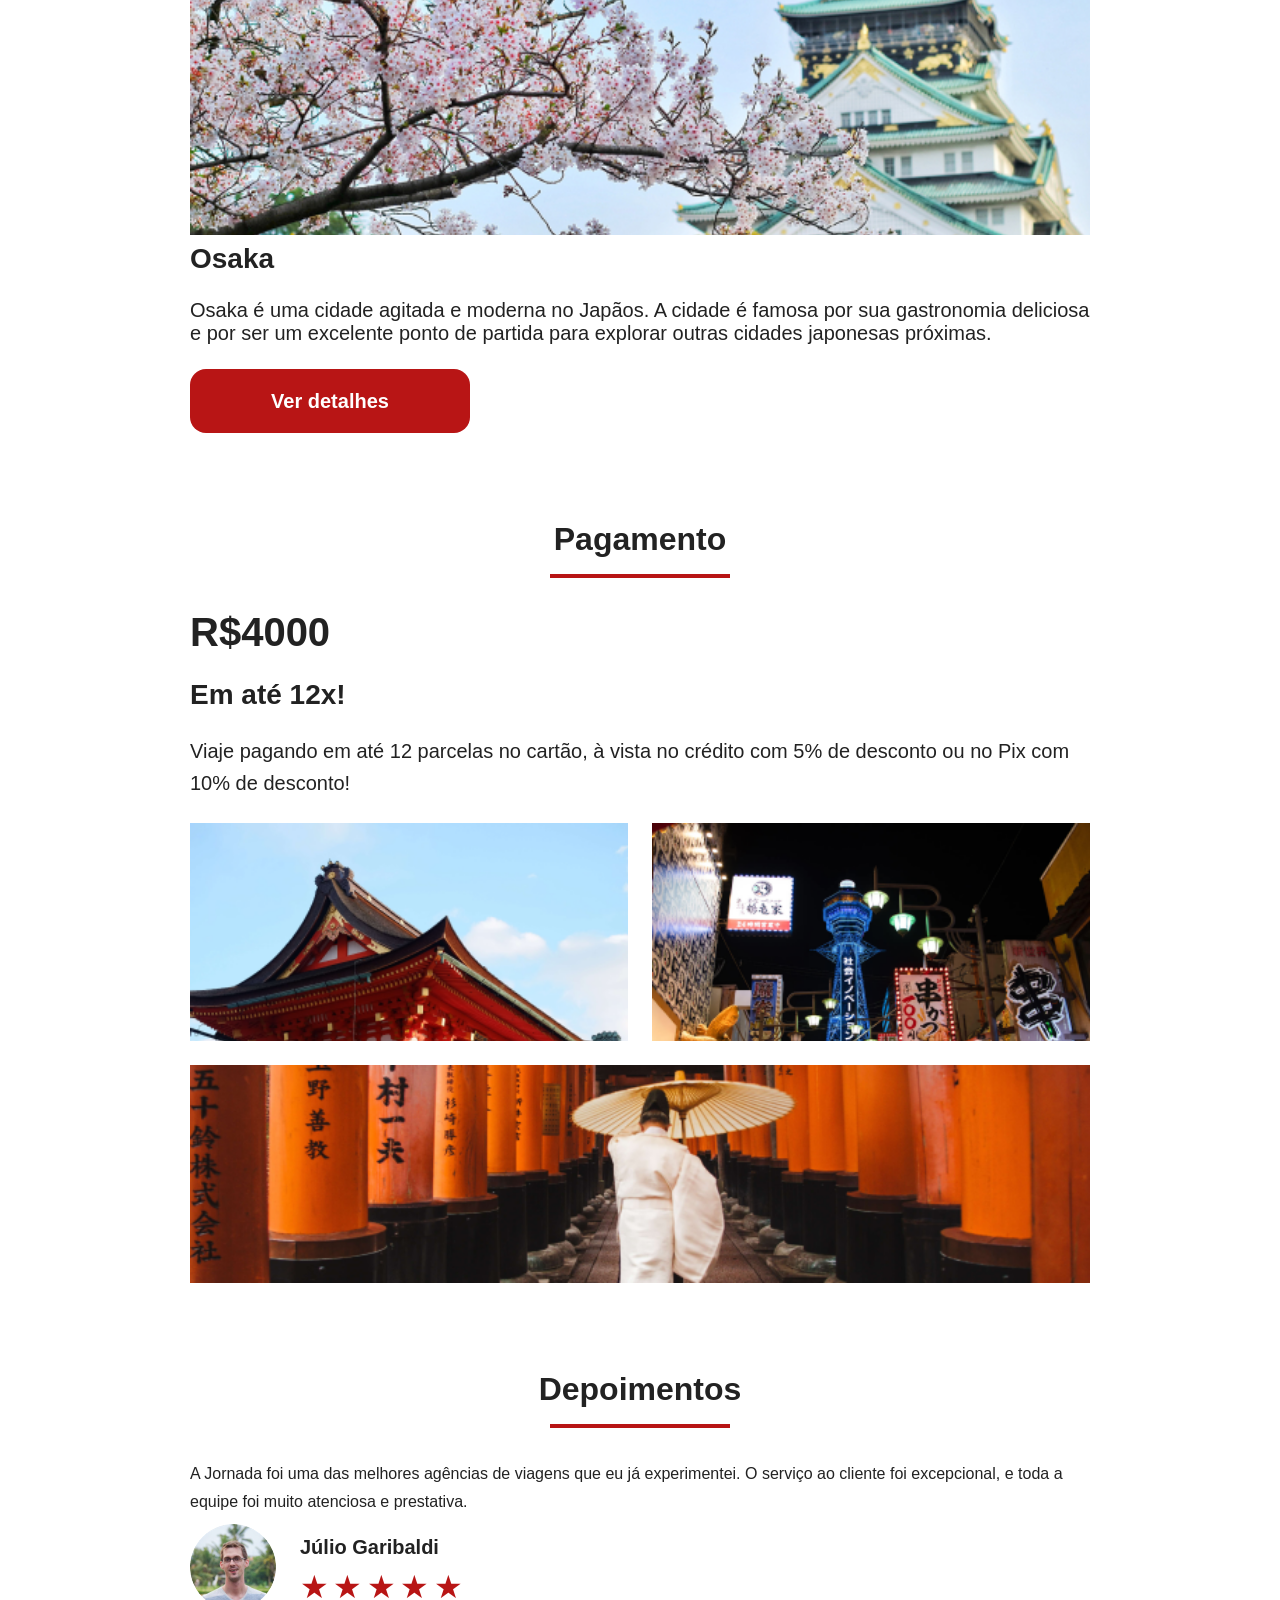
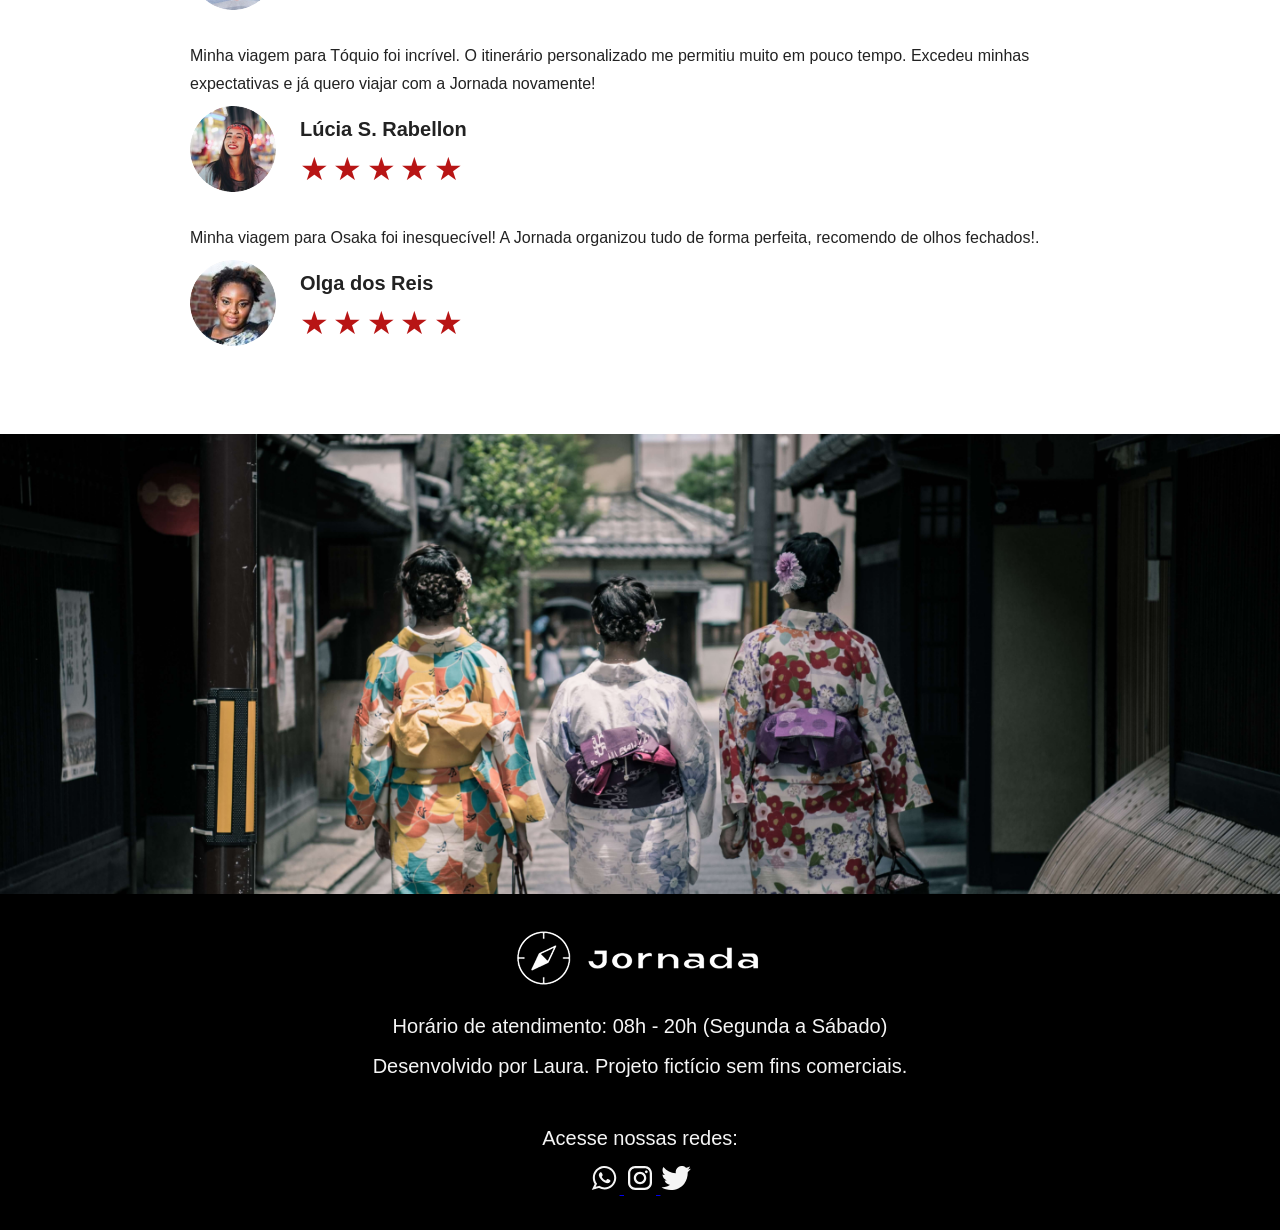
==== commit 4dda75bd: "add underline em pacotes" ====
--- a/pacotes-de-viagens.html
+++ b/pacotes-de-viagens.html
@@ -22,7 +22,8 @@
                     <a href="blog.html" target="_blank" title="Acessar blog">Blog</a>
                 </li>
                 <li>
-                    <a href="pacotes.html" target="_blank" title="Acessar pacotes de viagem">Pacotes</a>
+                    <a class="active" href="pacotes-de-viagens.html" target="_blank"
+                        title="Acessar pacotes de viagem">Pacotes</a>
                 </li>
                 <li>
                     <a href="contato.html" target="_blank" title="Acessar contato">Contato</a>
